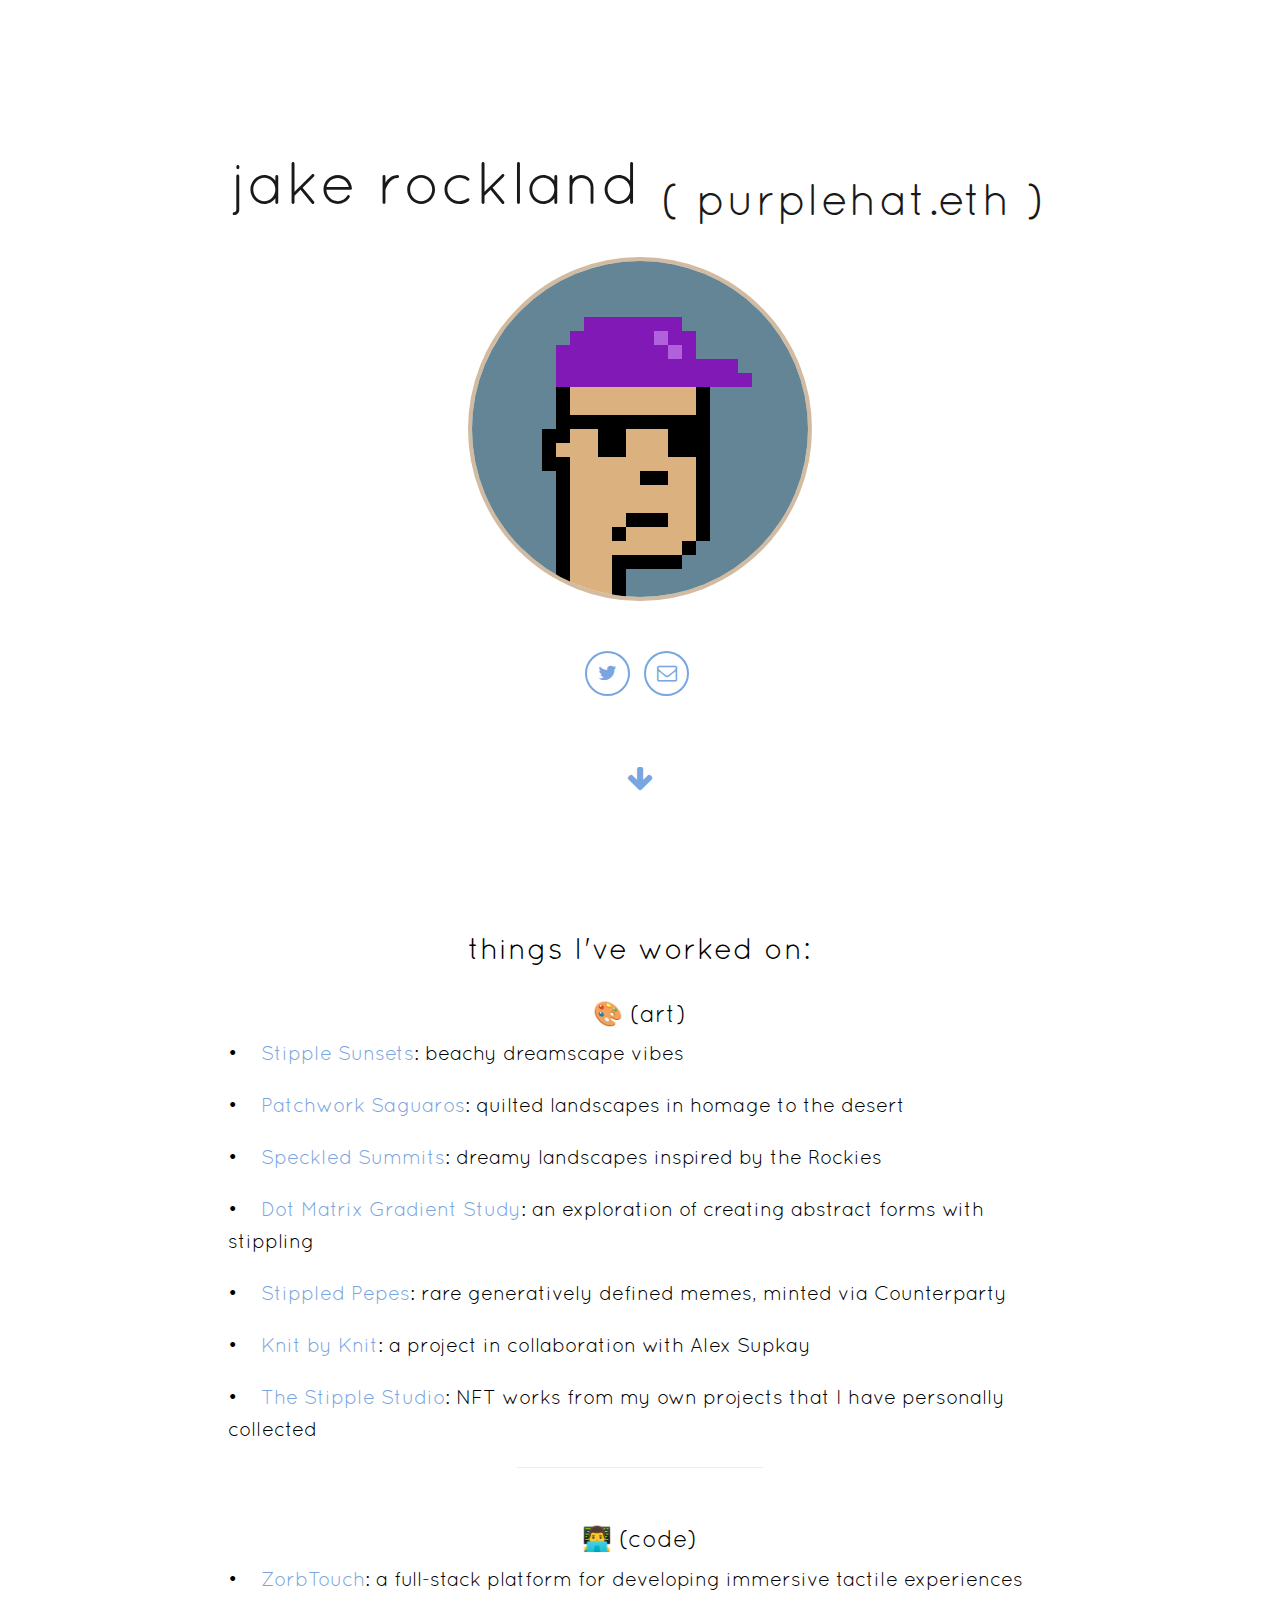
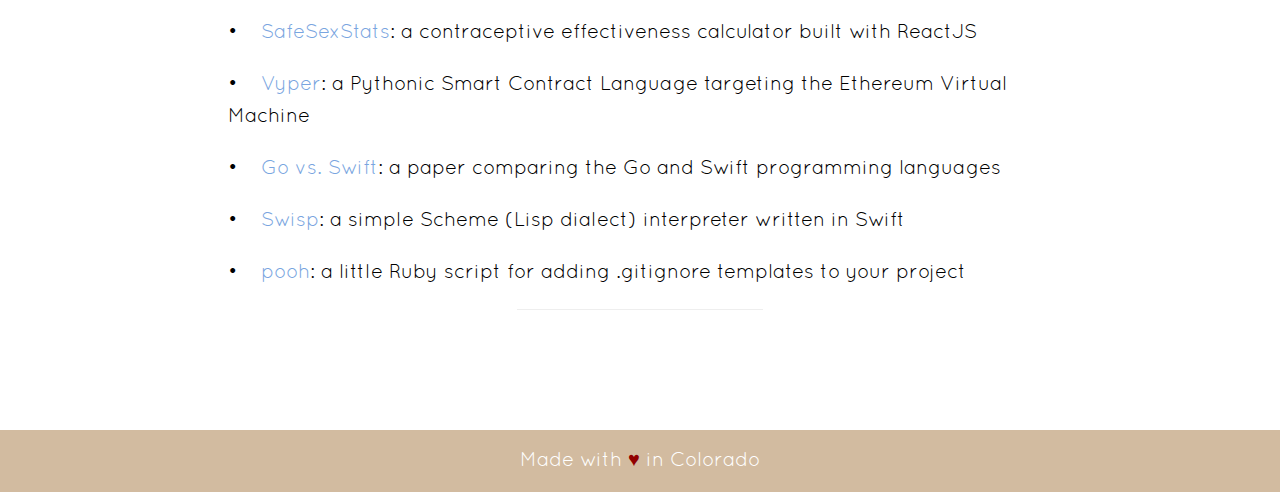
==== index.html @ 8156cb6e "Update index.html" ====
<!DOCTYPE html>
<html lang="en">

<head>
    <meta charset="utf-8">
    <meta http-equiv="X-UA-Compatible" content="IE=edge">
    <meta name="viewport" content="width=device-width, initial-scale=1">
    <meta name="description" content="software engineer, artist and entrepreneur – interested in the intersection of software, economics, and product experience">
    <meta name="author" content="Jake Rockland">

    <title>A Personal Website, Built By Jake Rockland</title>

    <!-- Bootstrap Core CSS -->
    <link href="css/bootstrap.min.css" rel="stylesheet">

    <!-- Custom CSS -->
    <link href="css/style.css" rel="stylesheet">

    <!-- Custom Fonts -->
    <link href="font-awesome/css/font-awesome.min.css" rel="stylesheet" type="text/css">

    <!-- HTML5 Shim and Respond.js IE8 support of HTML5 elements and media queries -->
    <!-- WARNING: Respond.js doesn't work if you view the page via file:// -->
    <!--[if lt IE 9]>
        <script src="https://oss.maxcdn.com/libs/html5shiv/3.7.0/html5shiv.js"></script>
        <script src="https://oss.maxcdn.com/libs/respond.js/1.4.2/respond.min.js"></script>
    <![endif]-->

    <script>
        (function(i, s, o, g, r, a, m) {
            i['GoogleAnalyticsObject'] = r;
            i[r] = i[r] || function() {
                (i[r].q = i[r].q || []).push(arguments)
            }, i[r].l = 1 * new Date();
            a = s.createElement(o),
                m = s.getElementsByTagName(o)[0];
            a.async = 1;
            a.src = g;
            m.parentNode.insertBefore(a, m)
        })(window, document, 'script', 'https://www.google-analytics.com/analytics.js', 'ga');

        ga('create', 'UA-64685728-1', 'auto');
        ga('send', 'pageview');
    </script>
</head>

<body id="page-top">

    <!-- Main Section -->
    <header class="intro">
        <div class="intro-body">
            <div class="col-xl-4 col-md-8 col-md-offset-2">
                <h1 class="brand-heading" data-toggle="modal" data-target="#aboutMe">jake rockland <sub>(&nbsp;purplehat.eth&nbsp;)</sub></h1>

                <div class="me">
                    <!-- Profile Image -->
                    <span data-toggle="modal" data-target="#aboutMe">
                        <img class="img-responsive img-circle" data-toggle="tooltip" data-placement="bottom" title="about me" src="img/6303.png" alt="CryptoPunk #6303">
                    </span>

                    <!-- About Me Modal -->
                    <div id="aboutMe" class="modal fade" role="dialog">
                        <div class="vertical-alignment-helper">
                            <div class="modal-dialog vertical-align-center">

                                <!-- Modal content-->
                                <div class="modal-content">
                                    <div class="modal-header">
                                        <h4 class="modal-title">about me</h4>
                                    </div>

                                    <div class="modal-body">
                                        <p>a software engineer, entrepreneur and artist</p>
                                        <br/>
                                        <p>interested in the intersection of software, engineering, economics, and product development</p>
                                        <br/>
                                        <p>I enjoy traveling to new places, and meeting people who challenge me see the world through new perspectives</p>
                                    </div>

                                    <div class="modal-footer">
                                        <button type="button" class="btn btn-default center-block" data-dismiss="modal">close</button>
                                    </div>
                                </div>
                            </div>
                        </div>
                    </div>
                </div>

                <!-- Main Page Body -->
                <div class="me">
                    <ul class="list-inline social-buttons social-buttons-jake">
                        <li>
                            <a data-toggle="tooltip" data-placement="top" title="mostly retweets" href="https://www.twitter.com/purphat"><i class="fa fa-twitter"></i></a>
                        </li>
<!--
                        <li>
                            <a data-toggle="tooltip" data-placement="bottom" title="generative artworks" href="https://www.artblocks.io/user/0xffbc92e11575fe4da9093f53957956d991c78268"><i class="fa fa-paint-brush"></i></a>
                        </li>
                        <li>
                            <a data-toggle="tooltip" data-placement="top" title="mostly code" href="https://github.com/jakerockland"><i class="fa fa-github-alt"></i></a>
                        </li>
                        <li>
                            <a data-toggle="tooltip" data-placement="bottom" title="NFT collection" href="https://gallery.so/the.hat.club"><i class="fa fa-binoculars"></i></a>
                        </li>
                        <li>
                            <a data-toggle="tooltip" data-placement="bottom" title="photography + haikus" href="http://blog.jakerockland.com"><i class="fa fa-camera-retro"></i></a>
                        </li>
 -->
                        <li>
                            <a data-toggle="tooltip" data-placement="top" title="mailto:me" href="mailto:purplehat@purplehat.art"><i class="fa fa-envelope-o"></i></a>
                        </li>
                    </ul>
                </div>

                <br/>

                <div class="bounce">
                  <a class="fa fa-arrow-down fa-2x" href="#things"></a>
                </div>
            </div>
        </div>
    </header>

    <!-- Some Things -->
    <div class="container" id="things">
        <div class="col-xl-4 col-md-8 col-md-offset-2">
            <h2 class="text-center">things I've worked on:</h2>

            <h3 class="text-center">🎨 (art)</h3>

            <p>•&nbsp;&nbsp;&nbsp;&nbsp;<a href="https://www.artblocks.io/project/51">Stipple Sunsets</a>: beachy dreamscape vibes</p>

            <p>•&nbsp;&nbsp;&nbsp;&nbsp;<a href="https://www.artblocks.io/project/66">Patchwork Saguaros</a>: quilted landscapes in homage to the desert</p>

            <p>•&nbsp;&nbsp;&nbsp;&nbsp;<a href="https://www.artblocks.io/project/109">Speckled Summits</a>: dreamy landscapes inspired by the Rockies</p>

            <p>•&nbsp;&nbsp;&nbsp;&nbsp;<a href="https://www.artblocks.io/project/149">Dot Matrix Gradient Study</a>: an exploration of creating abstract forms with stippling</p>
            
            <p>•&nbsp;&nbsp;&nbsp;&nbsp;<a href="https://stipple.wtf">Stippled Pepes</a>: rare generatively defined memes, minted via Counterparty</p>
            
            <p>•&nbsp;&nbsp;&nbsp;&nbsp;<a href="https://deca.art/stipplestudio/knitbyknit">Knit by Knit</a>: a project in collaboration with Alex Supkay</p>
            
            <p>•&nbsp;&nbsp;&nbsp;&nbsp;<a href="https://deca.art/stipplestudio/artistsets">The Stipple Studio</a>: NFT works from my own projects that I have personally collected</p>

            <hr/>
            <br/>

            <h3 class="text-center">👨‍💻 (code)</h3>

            <p>•&nbsp;&nbsp;&nbsp;&nbsp;<a href="https://zorbtouch.com">ZorbTouch</a>: a full-stack platform for developing immersive tactile experiences</p>

            <p>•&nbsp;&nbsp;&nbsp;&nbsp;<a href="https://safesexstats.com">SafeSexStats</a>: a contraceptive effectiveness calculator built with ReactJS</p>

            <p>•&nbsp;&nbsp;&nbsp;&nbsp;<a href="https://github.com/ethereum/vyper">Vyper</a>: a Pythonic Smart Contract Language targeting the Ethereum Virtual Machine</p>

            <p>•&nbsp;&nbsp;&nbsp;&nbsp;<a href="https://jakerockland.com/go-vs-swift.pdf">Go vs. Swift</a>: a paper comparing the Go and Swift programming languages</p>

            <p>•&nbsp;&nbsp;&nbsp;&nbsp;<a href="https://github.com/jakerockland/Swisp">Swisp</a>: a simple Scheme (Lisp dialect) interpreter written in Swift</p>

            <p>•&nbsp;&nbsp;&nbsp;&nbsp;<a href="https://github.com/jakerockland/pooh">pooh</a>: a little Ruby script for adding .gitignore templates to your project</p>

            <hr/>
        </div>
    </div>

    <!-- Footer -->
    <footer>
        <div class="container text-center">
            <p>Made with <span class="heart">♥</span> in Colorado</p>
        </div>
    </footer>

    <!-- jQuery -->
    <script src="js/jquery.min.js"></script>

    <!-- Bootstrap Core JavaScript -->
    <script src="js/bootstrap.min.js"></script>

    <!-- Enable Tooltips -->
    <script>
        $(document).ready(function() {
            $('[data-toggle="tooltip"]').tooltip();
            $('[data-toggle="tooltip"]').click(function() {
                $(this).tooltip('hide');
            })
        });
    </script>
</body>

</html>
---- css/style.css ----
/*!
 * Start Bootstrap - Grayscale Bootstrap Theme (http://startbootstrap.com)
 * Code licensed under the Apache License v2.0.
 * For details, see http://www.apache.org/licenses/LICENSE-2.0.
 */

 @font-face {
     font-family: 'Quicksand';
 	 font-weight: 300;
     src: url(../fonts/Quicksand_Book.otf);
 }

body {
    width: 100%;
    height: 100%;
    font-family: 'Quicksand';
    color: #fff;
    background-color: #D2BBA0;
}

html {
    width: 100%;
    height: 100%;
}

h1 {
    margin: 0 0 35px 0;
    font-family: 'Quicksand';
    font-weight: 550;
    letter-spacing: 1px;
}

h2 {
    margin: 35px 0 35px 0;
    font-family: 'Quicksand';
    font-weight: 550;
    letter-spacing: 1px;
}

p {
    margin: 0 0 10px;
    font-size: 18px;
    line-height: 1.5;
}

hr {
    width: 30%;
}

@media(min-width:768px) {
    p {
        margin: 0 0 20px;
        font-size: 20px;
        line-height: 1.6;
    }
}

a {
    color: #79A5E0;
    -webkit-transition: all .2s ease-in-out;
    -moz-transition: all .2s ease-in-out;
    transition: all .2s ease-in-out;
}

a:hover,
a:focus {
    text-decoration: none;
    color: #D2BBA0;
}

.bounce {
  -moz-animation: bounce 3s ease 1s;
  -webkit-animation: bounce 3s ease 1s;
  animation: bounce 3s ease 1s;
}

@keyframes bounce {
  0%, 20%, 50%, 80%, 100% {
    transform: translateY(0);
  }
  40% {
    transform: translateY(-30px);
  }
  60% {
    transform: translateY(-15px);
  }
}

.light {
    font-weight: 400;
}

.heart {
    color: #910000;
}

.me p {
    margin: 0;
    font-size:13px;
    font-style:italic;
    font-weight:300;
}

.me {
    margin-bottom: 50px;
    text-align: center;
}

.me img {
    margin: 0 auto;
    border: 4px solid #D2BBA0;
}

.modal p {
    text-align: center;
    font-family: 'Quicksand';
    font-style: normal;
    font-size: 12pt;
    src: url(../fonts/Quicksand_Light.otf);
}

.modal button {
    color: #79A5E0;
    background-color: #fff;
    border-color: #79A5E0;
    text-transform: lowercase;
}

.modal button:hover,
.modal button:focus,
.modal button:active {
    color: #fff;
    background-color: #79A5E0;
    border-color: #79A5E0;
    text-transform: lowercase;
}

.vertical-alignment-helper {
    display:table;
    height: 100%;
    width: 100%;
    pointer-events:none; /* This makes sure that we can still click outside of the modal to close it */
}
.vertical-align-center {
    /* To center vertically */
    display: table-cell;
    vertical-align: middle;
    pointer-events:none;
}
.modal-content {
    /* Bootstrap sets the size of the modal in the modal-dialog class, we need to inherit it */
    width:inherit;
    height:inherit;
    /* To center horizontally */
    margin: 0 auto;
    pointer-events: all;
}

ul.social-buttons {
    margin-bottom: 0;
}

ul.social-buttons li a {
    display: inline-block;
    width: 45px;
    height: 45px;
    border: 2px solid #79A5E0;
    border-radius: 100%;
    text-align: center;
    font-size: 20px;
    line-height: 45px;
    color: #79A5E0;
    background-color: #fff;
    -webkit-transition: all .3s;
    -moz-transition: all .3s;
    transition: all .3s;
}


ul.social-buttons-jake li a:hover,
ul.social-buttons-jake li a:focus,
ul.social-buttons-jake li a:active {
    color: #fff;
    background-color: #79A5E0;
}

.intro {
    display: table;
    width: 100%;
    height: auto;
    padding-top:; 100px;
    /*padding-bottom: 0px !important;*/
    text-align: center;
    color: #191919;
    background-color: #fff;
    -webkit-background-size: cover;
    -moz-background-size: cover;
    background-size: cover;
    -o-background-size: cover;
}

.intro .intro-body {
    display: table-cell;
    vertical-align: middle;
    padding-top: 4%;
}

.intro .intro-body .brand-heading {
    font-size: 70px;
}

.brand-heading:hover {
    color: #910000;
    cursor: pointer;
}

.intro .intro-body .intro-text {
    font-size: 18px;
}

@media(min-width:768px) {
    .intro {
        height: 100%;
        padding: 0;
    }

    #things {
        padding: 0;
    }

    .intro .intro-body .brand-heading {
        font-size: 60px;
    }

    .intro .intro-body .intro-text {
        font-size: 26px;
    }
}

#things {
    color: black;
    background-color: white;
    width: 100%;
    padding-bottom: 100px;
}

.btn-circle {
    width: 70px;
    height: 70px;
    margin-top: 15px;
    padding: 7px 16px;
    border: 2px solid #fff;
    border-radius: 100%!important;
    font-size: 40px;
    color: #fff;
    background: 0 0;
    -webkit-transition: background .3s ease-in-out;
    -moz-transition: background .3s ease-in-out;
    transition: background .3s ease-in-out;
}

.btn-circle:hover,
.btn-circle:focus {
    outline: 0;
    color: #fff;
    background: rgba(255,255,255,.1);
}

.btn-circle i.animated {
    -webkit-transition-property: -webkit-transform;
    -webkit-transition-duration: 1s;
    -moz-transition-property: -moz-transform;
    -moz-transition-duration: 1s;
}

.btn-circle:hover i.animated {
    -webkit-animation-name: pulse;
    -moz-animation-name: pulse;
    -webkit-animation-duration: 1.5s;
    -moz-animation-duration: 1.5s;
    -webkit-animation-iteration-count: infinite;
    -moz-animation-iteration-count: infinite;
    -webkit-animation-timing-function: linear;
    -moz-animation-timing-function: linear;
}

@-webkit-keyframes pulse {
    0% {
        -webkit-transform: scale(1);
        transform: scale(1);
    }

    50% {
        -webkit-transform: scale(1.2);
        transform: scale(1.2);
    }

    100% {
        -webkit-transform: scale(1);
        transform: scale(1);
    }
}

@-moz-keyframes pulse {
    0% {
        -moz-transform: scale(1);
        transform: scale(1);
    }

    50% {
        -moz-transform: scale(1.2);
        transform: scale(1.2);
    }

    100% {
        -moz-transform: scale(1);
        transform: scale(1);
    }
}

.btn {
    border-radius: 0;
    text-transform: uppercase;
    font-family: 'Quicksand';
    font-weight: 400;
    -webkit-transition: all .3s ease-in-out;
    -moz-transition: all .3s ease-in-out;
    transition: all .3s ease-in-out;
}

.btn-default {
    border: 1px solid #42dca3;
    color: #42dca3;
    background-color: transparent;
}

.btn-default:hover,
.btn-default:focus {
    border: 1px solid #42dca3;
    outline: 0;
    color: #191919;
    background-color: #42dca3;
}

ul.banner-social-buttons {
    margin-top: 0;
}

@media(max-width:1199px) {
    ul.banner-social-buttons {
        margin-top: 15px;
    }
}

@media(max-width:767px) {
    ul.banner-social-buttons li {
        display: block;
        margin-bottom: 20px;
        padding: 0;
    }

    ul.banner-social-buttons li:last-child {
        margin-bottom: 0;
    }
}

footer {
    padding: 15px 0;
}

footer p {
    margin: 0;
}

::-moz-selection {
    text-shadow: none;
    background: #fcfcfc;
    background: rgba(255,255,255,.2);
}

::selection {
    text-shadow: none;
    background: #fcfcfc;
    background: rgba(255,255,255,.2);
}

img::selection {
    background: 0 0;
}

img::-moz-selection {
    background: 0 0;
}

img:hover {
    cursor: pointer;
}

body {
    webkit-tap-highlight-color: rgba(255,255,255,.2);
}

.tooltip-inner {
    background-color: #910000;
    color: #fff;
}

.tooltip.top .tooltip-arrow {
    border-top-color: #910000;
}

.tooltip.right .tooltip-arrow {
    border-right-color: #910000;
}

.tooltip.bottom .tooltip-arrow {
    border-bottom-color: #910000;
}

.tooltip.left .tooltip-arrow {
    border-left-color: #910000;
}
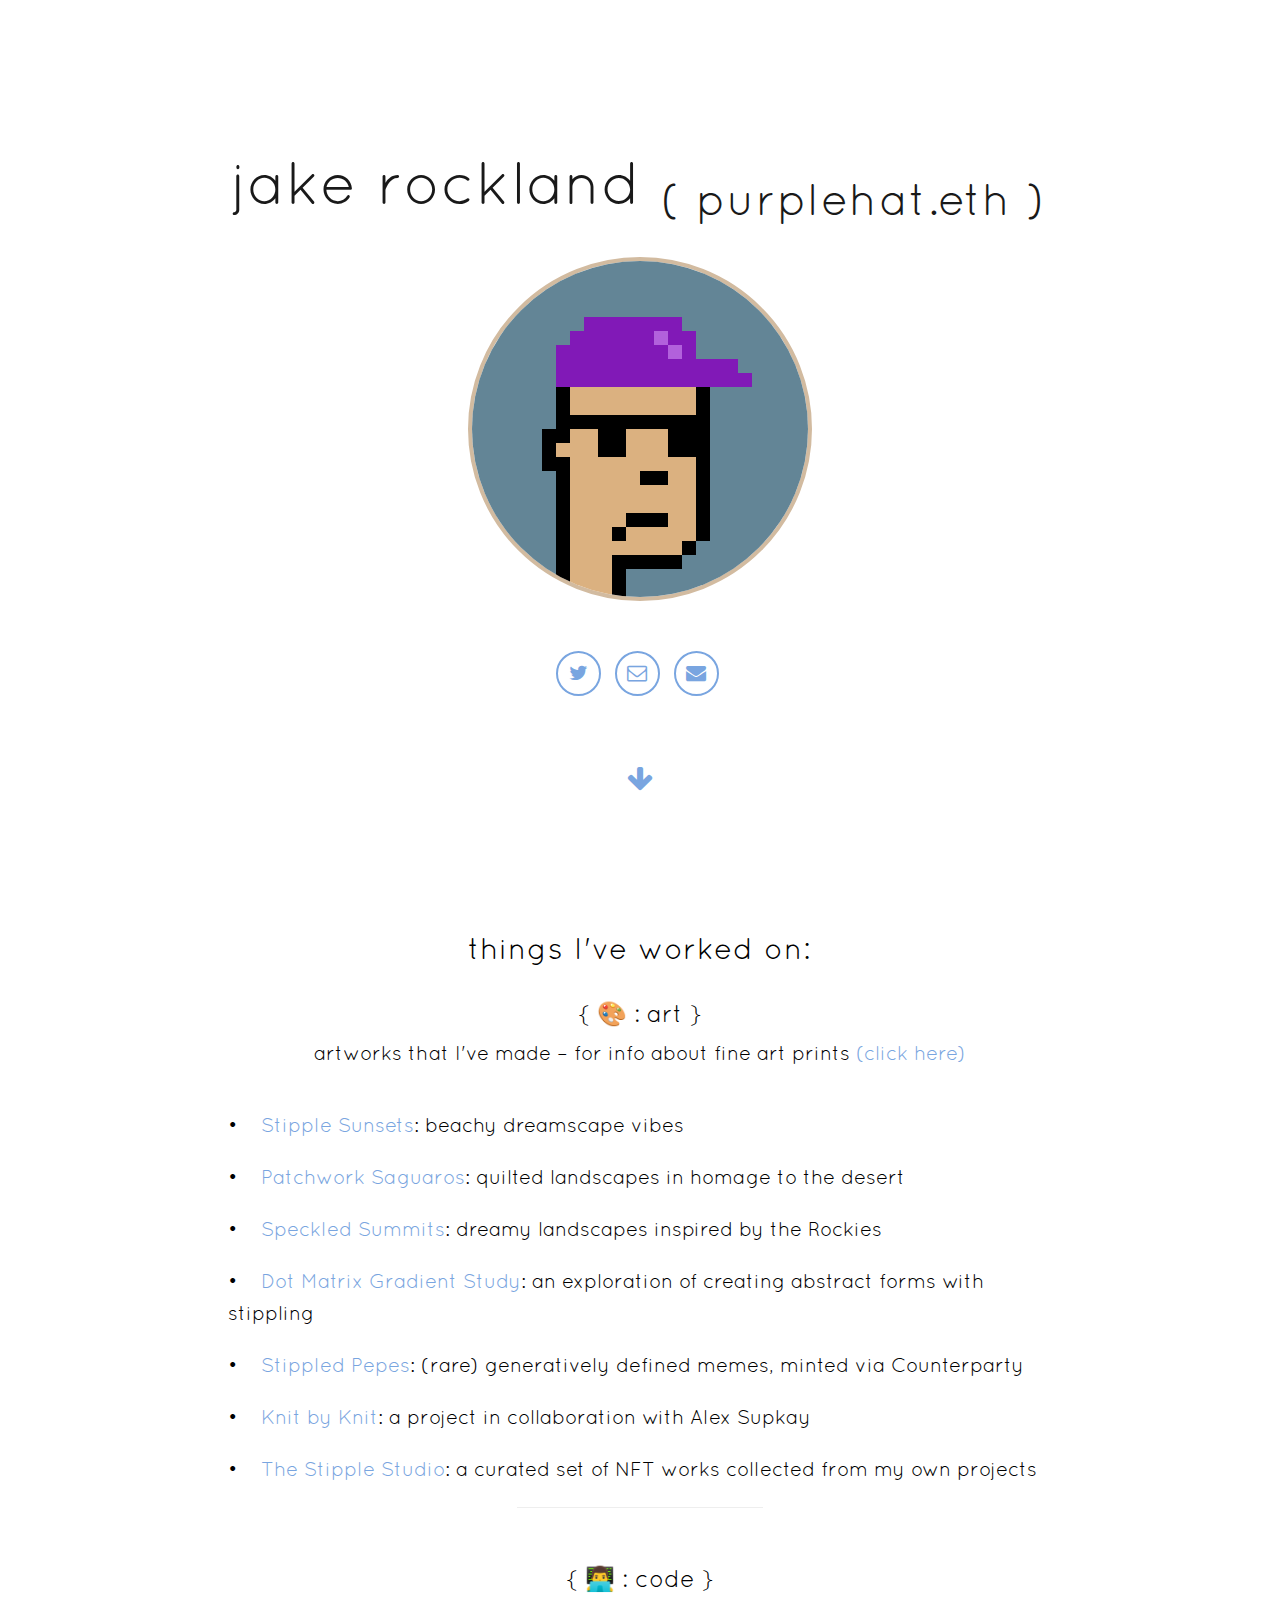
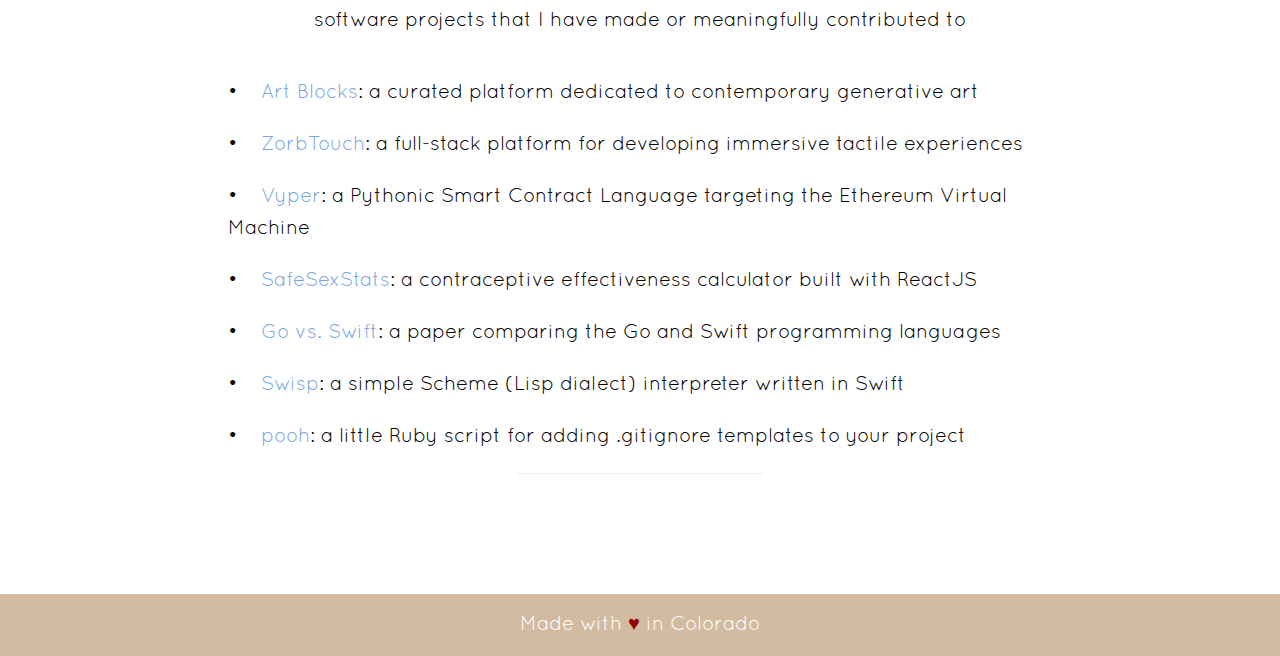
==== commit ffbb69ed: "site revamp" ====
--- a/index.html
+++ b/index.html
@@ -6,9 +6,9 @@
     <meta http-equiv="X-UA-Compatible" content="IE=edge">
     <meta name="viewport" content="width=device-width, initial-scale=1">
     <meta name="description" content="software engineer, artist and entrepreneur – interested in the intersection of software, economics, and product experience">
-    <meta name="author" content="Jake Rockland">
+    <meta name="author" content="Jake Rockland | Home">
 
-    <title>A Personal Website, Built By Jake Rockland</title>
+    <title>A Personal Website, by Jake Rockland</title>
 
     <!-- Bootstrap Core CSS -->
     <link href="css/bootstrap.min.css" rel="stylesheet">
@@ -50,7 +50,7 @@
     <header class="intro">
         <div class="intro-body">
             <div class="col-xl-4 col-md-8 col-md-offset-2">
-                <h1 class="brand-heading" data-toggle="modal" data-target="#aboutMe">jake rockland <sub>(&nbsp;purplehat.eth&nbsp;)</sub></h1>
+                <h1 class="brand-heading hover-heading" data-toggle="modal" data-target="#aboutMe">jake rockland <sub>(&nbsp;purplehat.eth&nbsp;)</sub></h1>
 
                 <div class="me">
                     <!-- Profile Image -->
@@ -70,7 +70,7 @@
                                     </div>
 
                                     <div class="modal-body">
-                                        <p>a software engineer, entrepreneur and artist</p>
+                                        <p>a software engineer, entrepreneur/investor and artist</p>
                                         <br/>
                                         <p>interested in the intersection of software, engineering, economics, and product development</p>
                                         <br/>
@@ -92,22 +92,11 @@
                         <li>
                             <a data-toggle="tooltip" data-placement="top" title="mostly retweets" href="https://www.twitter.com/purphat"><i class="fa fa-twitter"></i></a>
                         </li>
-<!--
                         <li>
-                            <a data-toggle="tooltip" data-placement="bottom" title="generative artworks" href="https://www.artblocks.io/user/0xffbc92e11575fe4da9093f53957956d991c78268"><i class="fa fa-paint-brush"></i></a>
+                            <a data-toggle="tooltip" data-placement="bottom" title="mailto:me { art }" href="mailto:jake@stipplestudio.art" target="_blank"><i class="fa fa-envelope-o"></i></a>
                         </li>
                         <li>
-                            <a data-toggle="tooltip" data-placement="top" title="mostly code" href="https://github.com/jakerockland"><i class="fa fa-github-alt"></i></a>
-                        </li>
-                        <li>
-                            <a data-toggle="tooltip" data-placement="bottom" title="NFT collection" href="https://gallery.so/the.hat.club"><i class="fa fa-binoculars"></i></a>
-                        </li>
-                        <li>
-                            <a data-toggle="tooltip" data-placement="bottom" title="photography + haikus" href="http://blog.jakerockland.com"><i class="fa fa-camera-retro"></i></a>
-                        </li>
- -->
-                        <li>
-                            <a data-toggle="tooltip" data-placement="top" title="mailto:me" href="mailto:purplehat@purplehat.art"><i class="fa fa-envelope-o"></i></a>
+                            <a data-toggle="tooltip" data-placement="top" title="mailto:me { investments }" href="mailto:purplehat@purplehat.art" target="_blank"><i class="fa fa-envelope"></i></a>
                         </li>
                     </ul>
                 </div>
@@ -126,38 +115,48 @@
         <div class="col-xl-4 col-md-8 col-md-offset-2">
             <h2 class="text-center">things I've worked on:</h2>
 
-            <h3 class="text-center">🎨 (art)</h3>
+            <h3 class="text-center">{ 🎨 : art }</h3>
 
-            <p>•&nbsp;&nbsp;&nbsp;&nbsp;<a href="https://www.artblocks.io/project/51">Stipple Sunsets</a>: beachy dreamscape vibes</p>
+            <p class="text-center">artworks that I've made – for info about fine art prints <a href="https://jakerockland.com/prints">(click here)</a></p>
 
-            <p>•&nbsp;&nbsp;&nbsp;&nbsp;<a href="https://www.artblocks.io/project/66">Patchwork Saguaros</a>: quilted landscapes in homage to the desert</p>
+            <br/>
 
-            <p>•&nbsp;&nbsp;&nbsp;&nbsp;<a href="https://www.artblocks.io/project/109">Speckled Summits</a>: dreamy landscapes inspired by the Rockies</p>
+            <p>•&nbsp;&nbsp;&nbsp;&nbsp;<a href="https://www.artblocks.io/project/51" target="_blank">Stipple Sunsets</a>: beachy dreamscape vibes</p>
 
-            <p>•&nbsp;&nbsp;&nbsp;&nbsp;<a href="https://www.artblocks.io/project/149">Dot Matrix Gradient Study</a>: an exploration of creating abstract forms with stippling</p>
-            
-            <p>•&nbsp;&nbsp;&nbsp;&nbsp;<a href="https://stipple.wtf">Stippled Pepes</a>: rare generatively defined memes, minted via Counterparty</p>
-            
-            <p>•&nbsp;&nbsp;&nbsp;&nbsp;<a href="https://deca.art/stipplestudio/knitbyknit">Knit by Knit</a>: a project in collaboration with Alex Supkay</p>
-            
-            <p>•&nbsp;&nbsp;&nbsp;&nbsp;<a href="https://deca.art/stipplestudio/artistsets">The Stipple Studio</a>: NFT works from my own projects that I have personally collected</p>
+            <p>•&nbsp;&nbsp;&nbsp;&nbsp;<a href="https://www.artblocks.io/project/66" target="_blank">Patchwork Saguaros</a>: quilted landscapes in homage to the desert</p>
+
+            <p>•&nbsp;&nbsp;&nbsp;&nbsp;<a href="https://www.artblocks.io/project/109" target="_blank">Speckled Summits</a>: dreamy landscapes inspired by the Rockies</p>
+
+            <p>•&nbsp;&nbsp;&nbsp;&nbsp;<a href="https://www.artblocks.io/project/149" target="_blank">Dot Matrix Gradient Study</a>: an exploration of creating abstract forms with stippling</p>
+
+            <p>•&nbsp;&nbsp;&nbsp;&nbsp;<a href="https://stipple.wtf" target="_blank">Stippled Pepes</a>: (rare) generatively defined memes, minted via Counterparty</p>
+
+            <p>•&nbsp;&nbsp;&nbsp;&nbsp;<a href="https://deca.art/stipplestudio/knitbyknit" target="_blank">Knit by Knit</a>: a project in collaboration with Alex Supkay</p>
+
+            <p>•&nbsp;&nbsp;&nbsp;&nbsp;<a href="https://deca.art/stipplestudio/artistsets" target="_blank">The Stipple Studio</a>: a curated set of NFT works collected from my own projects</p>
 
             <hr/>
             <br/>
 
-            <h3 class="text-center">👨‍💻 (code)</h3>
+            <h3 class="text-center">{ 👨‍💻 : code }</h3>
 
-            <p>•&nbsp;&nbsp;&nbsp;&nbsp;<a href="https://zorbtouch.com">ZorbTouch</a>: a full-stack platform for developing immersive tactile experiences</p>
+            <p class="text-center">software projects that I have made or meaningfully contributed to</p>
 
-            <p>•&nbsp;&nbsp;&nbsp;&nbsp;<a href="https://safesexstats.com">SafeSexStats</a>: a contraceptive effectiveness calculator built with ReactJS</p>
+            <br/>
 
-            <p>•&nbsp;&nbsp;&nbsp;&nbsp;<a href="https://github.com/ethereum/vyper">Vyper</a>: a Pythonic Smart Contract Language targeting the Ethereum Virtual Machine</p>
+            <p>•&nbsp;&nbsp;&nbsp;&nbsp;<a href="https://github.com/ArtBlocks" target="_blank">Art Blocks</a>: a curated platform dedicated to contemporary generative art</p>
 
-            <p>•&nbsp;&nbsp;&nbsp;&nbsp;<a href="https://jakerockland.com/go-vs-swift.pdf">Go vs. Swift</a>: a paper comparing the Go and Swift programming languages</p>
+            <p>•&nbsp;&nbsp;&nbsp;&nbsp;<a href="https://zorbtouch.com" target="_blank">ZorbTouch</a>: a full-stack platform for developing immersive tactile experiences</p>
 
-            <p>•&nbsp;&nbsp;&nbsp;&nbsp;<a href="https://github.com/jakerockland/Swisp">Swisp</a>: a simple Scheme (Lisp dialect) interpreter written in Swift</p>
+            <p>•&nbsp;&nbsp;&nbsp;&nbsp;<a href="https://github.com/ethereum/vyper" target="_blank">Vyper</a>: a Pythonic Smart Contract Language targeting the Ethereum Virtual Machine</p>
 
-            <p>•&nbsp;&nbsp;&nbsp;&nbsp;<a href="https://github.com/jakerockland/pooh">pooh</a>: a little Ruby script for adding .gitignore templates to your project</p>
+            <p>•&nbsp;&nbsp;&nbsp;&nbsp;<a href="https://safesexstats.com" target="_blank">SafeSexStats</a>: a contraceptive effectiveness calculator built with ReactJS</p>
+
+            <p>•&nbsp;&nbsp;&nbsp;&nbsp;<a href="https://jakerockland.com/go-vs-swift.pdf" target="_blank">Go vs. Swift</a>: a paper comparing the Go and Swift programming languages</p>
+
+            <p>•&nbsp;&nbsp;&nbsp;&nbsp;<a href="https://github.com/jakerockland/Swisp" target="_blank">Swisp</a>: a simple Scheme (Lisp dialect) interpreter written in Swift</p>
+
+            <p>•&nbsp;&nbsp;&nbsp;&nbsp;<a href="https://github.com/jakerockland/pooh" target="_blank">pooh</a>: a little Ruby script for adding .gitignore templates to your project</p>
 
             <hr/>
         </div>
--- a/css/style.css
+++ b/css/style.css
@@ -21,6 +21,7 @@
 html {
     width: 100%;
     height: 100%;
+    scroll-behavior: smooth;
 }
 
 h1 {
@@ -209,7 +210,7 @@
     font-size: 70px;
 }
 
-.brand-heading:hover {
+.hover-heading:hover {
     color: #910000;
     cursor: pointer;
 }
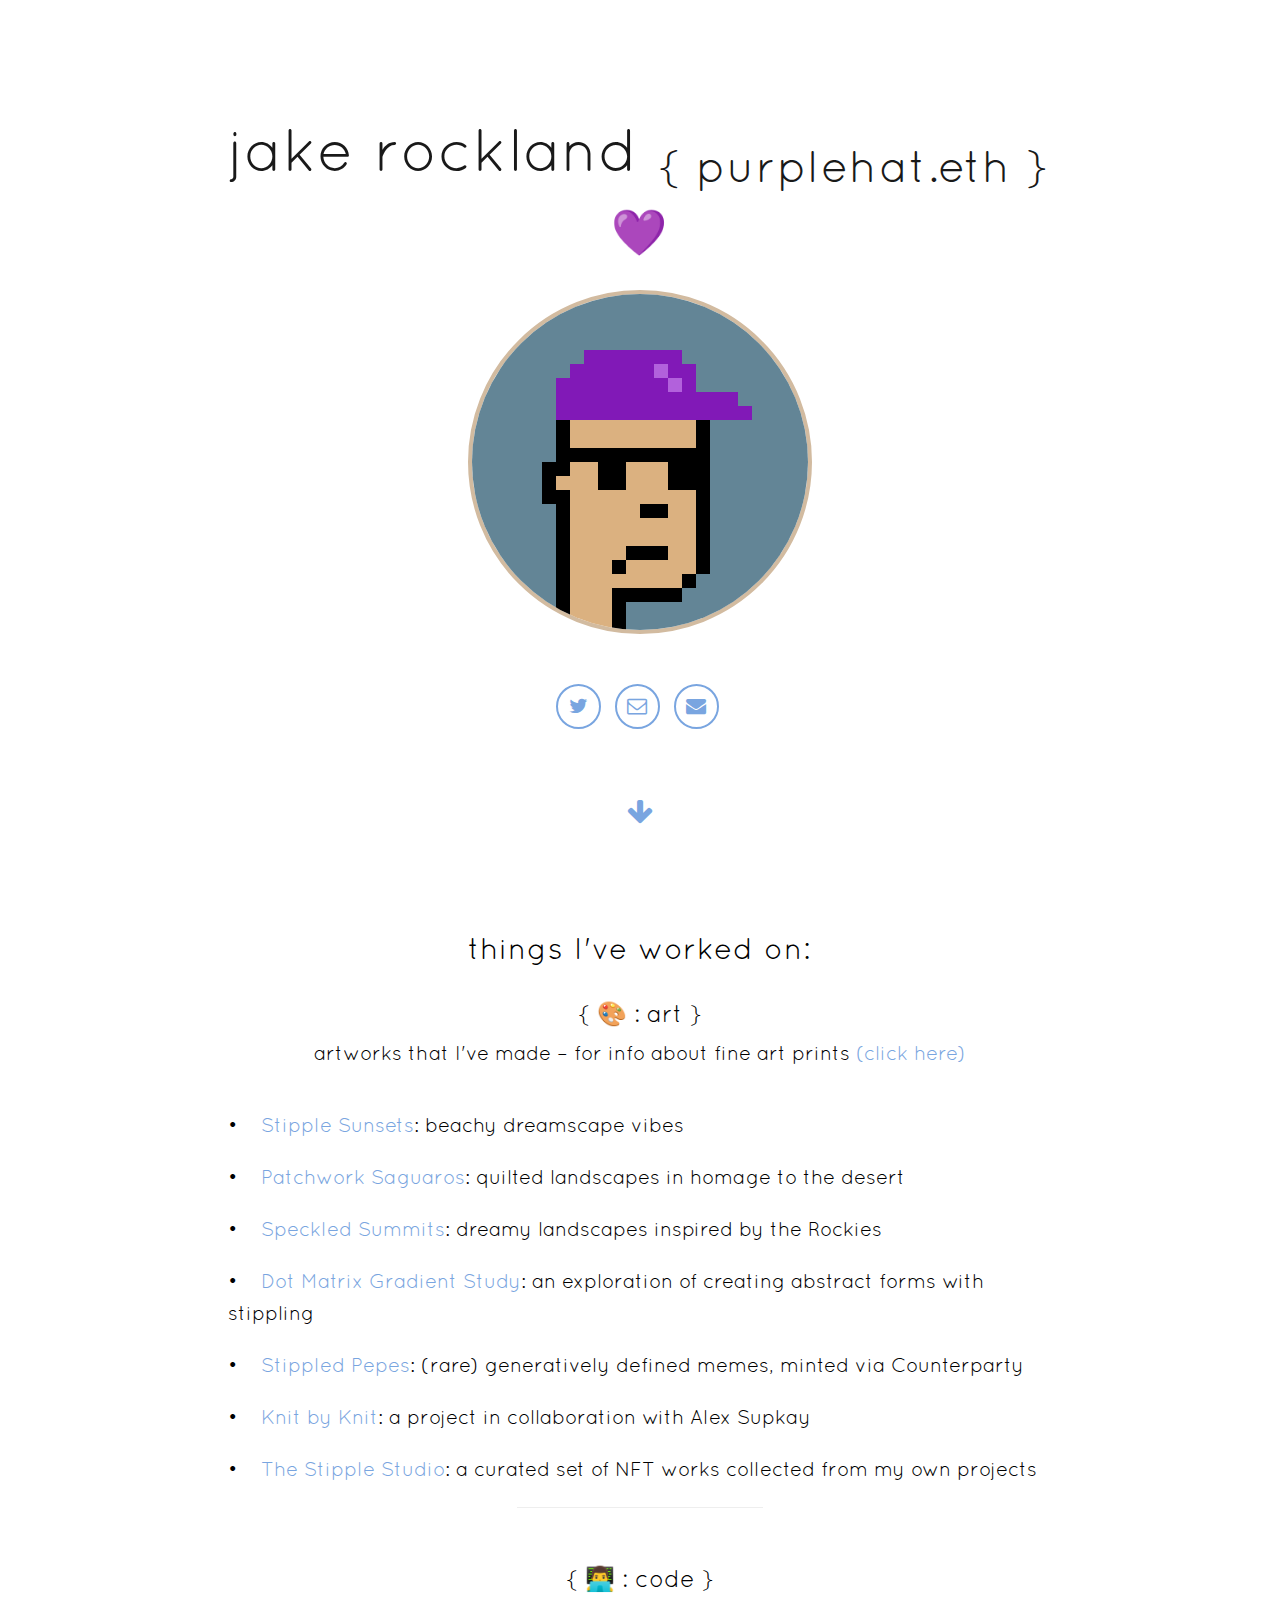
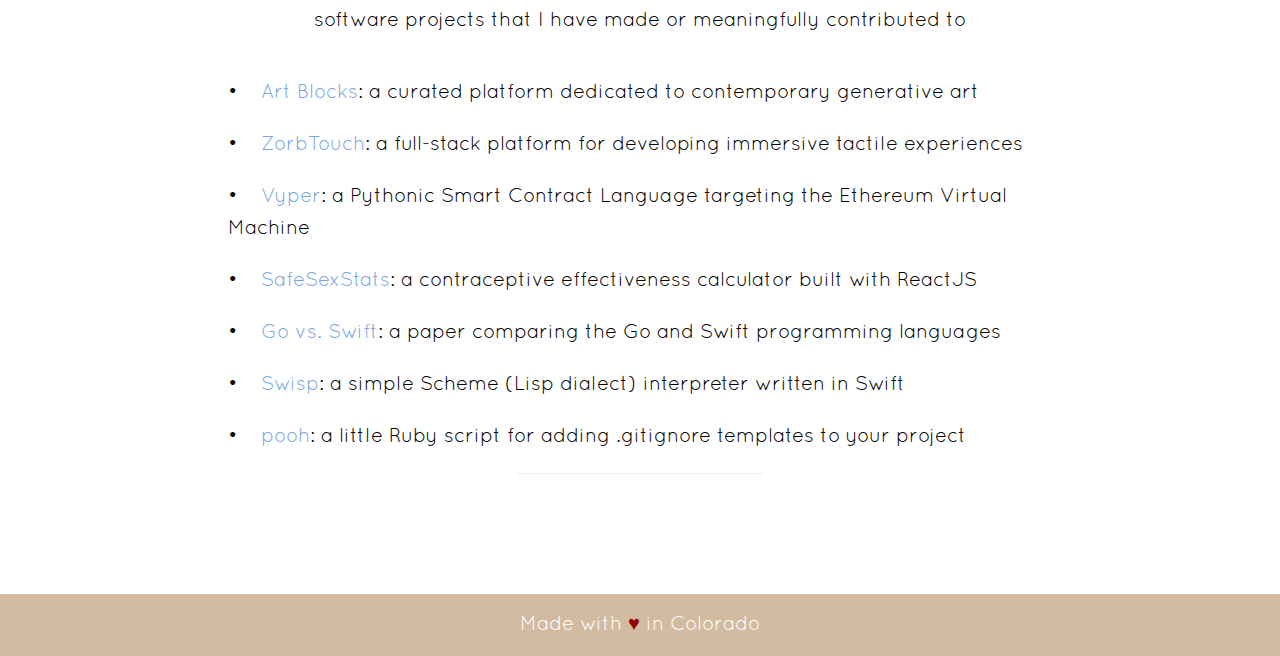
==== commit 294ced38: "PURP" ====
--- a/index.html
+++ b/index.html
@@ -50,7 +50,7 @@
     <header class="intro">
         <div class="intro-body">
             <div class="col-xl-4 col-md-8 col-md-offset-2">
-                <h1 class="brand-heading hover-heading" data-toggle="modal" data-target="#aboutMe">jake rockland <sub>(&nbsp;purplehat.eth&nbsp;)</sub></h1>
+                <h1 class="brand-heading hover-heading" data-toggle="modal" data-target="#aboutMe">jake rockland <sub>{&nbsp;purplehat.eth&nbsp;} 💜</sub></h1>
 
                 <div class="me">
                     <!-- Profile Image -->
--- a/css/style.css
+++ b/css/style.css
@@ -393,7 +393,7 @@
     background: 0 0;
 }
 
-img:hover {
+.img-circle:hover {
     cursor: pointer;
 }
 
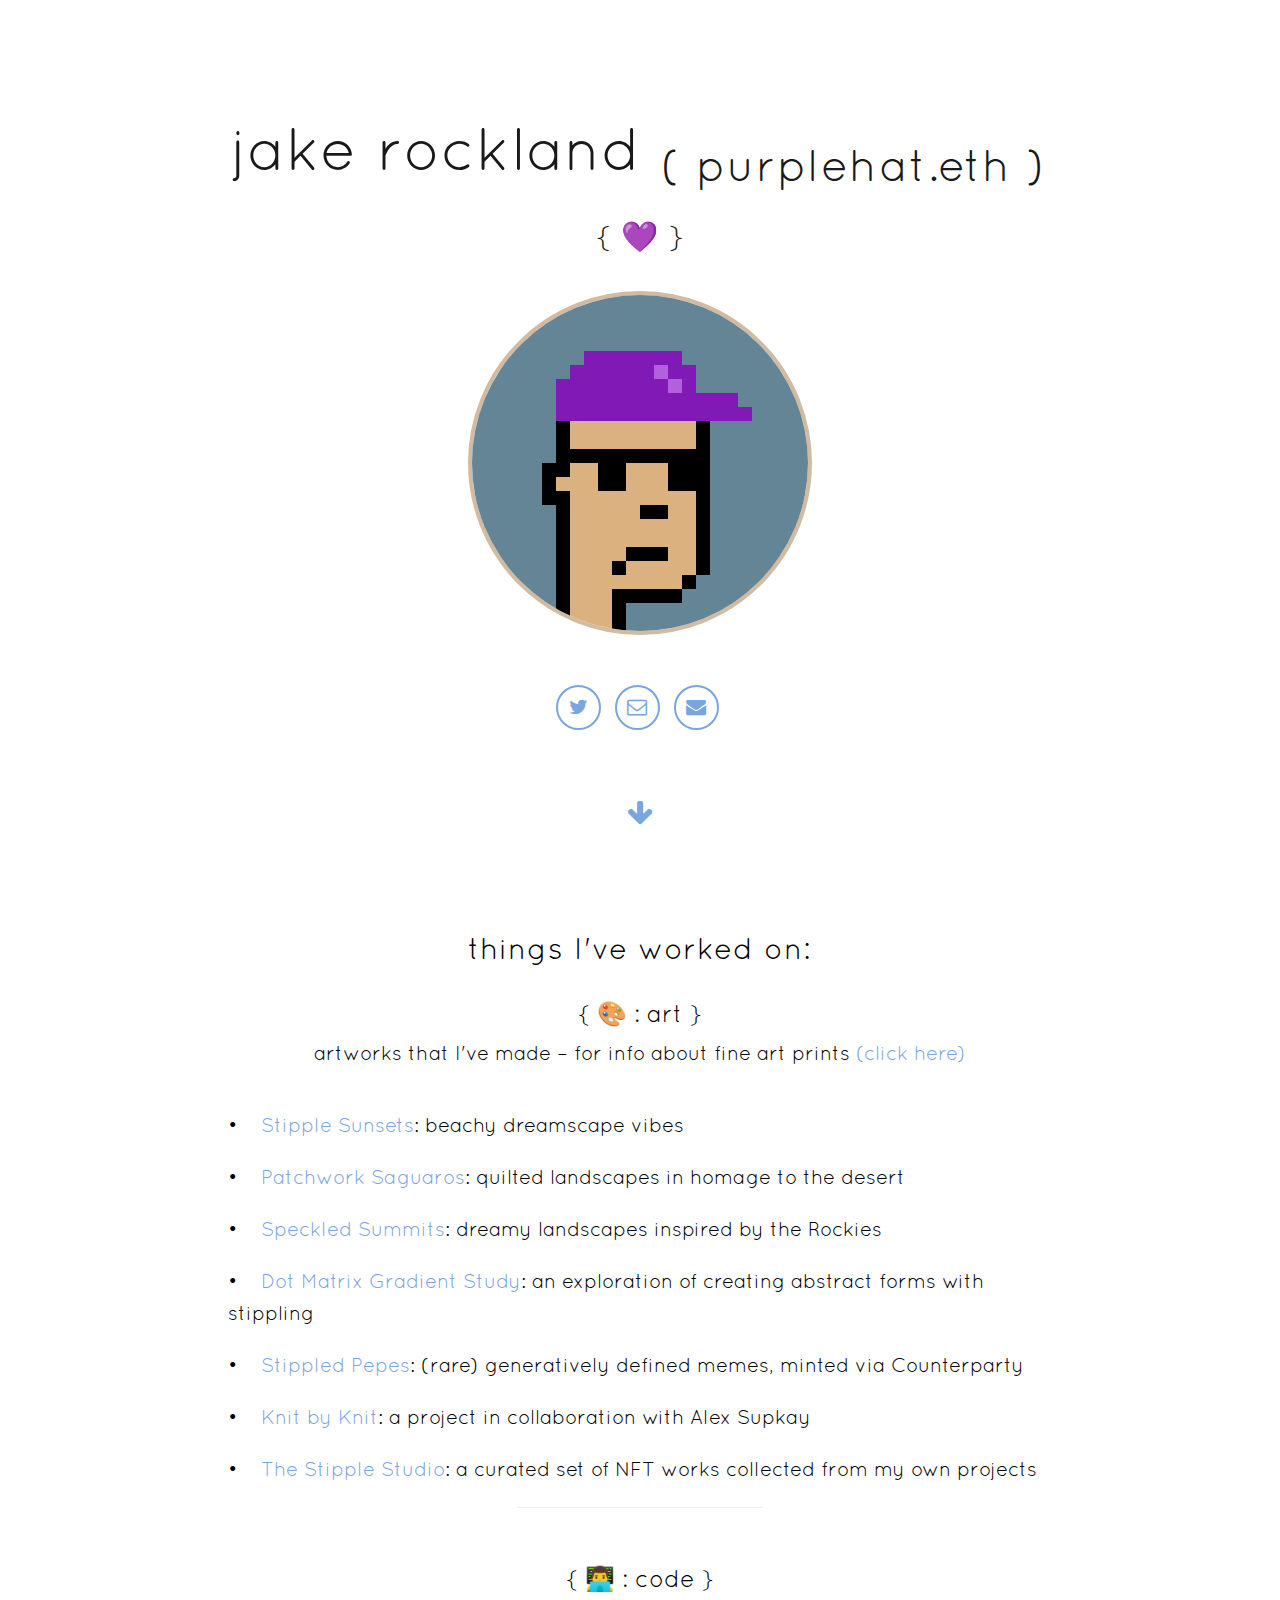
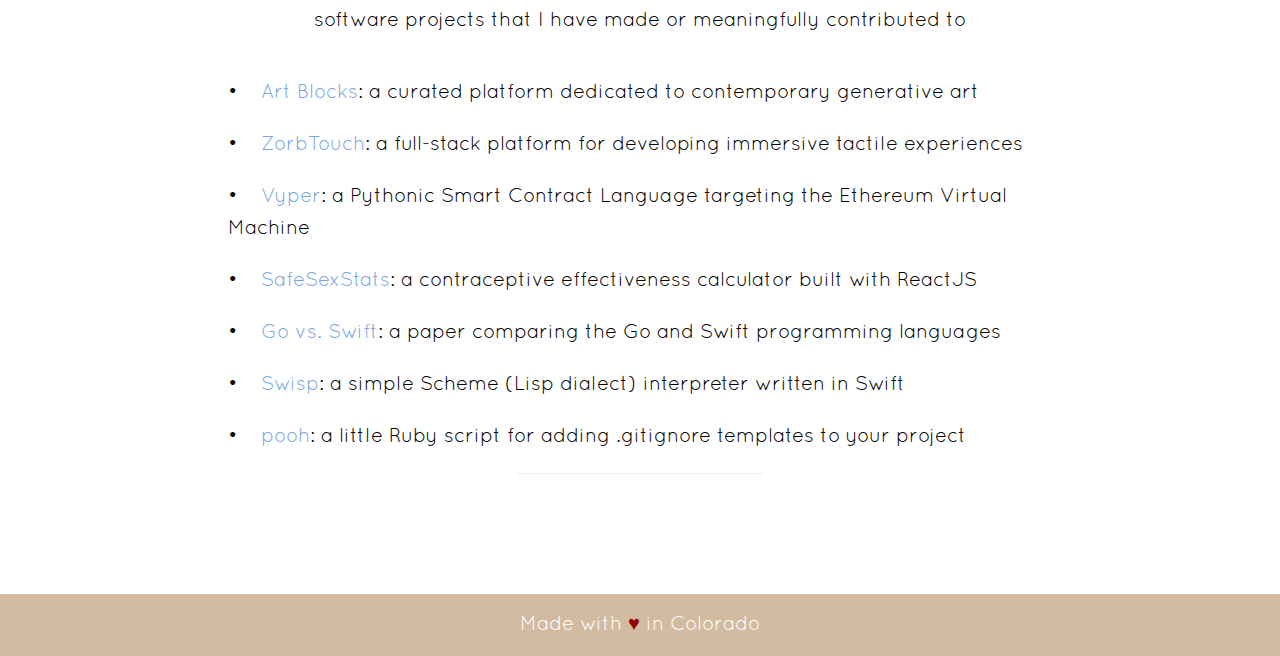
==== commit a8344737: "formatting" ====
--- a/index.html
+++ b/index.html
@@ -50,7 +50,8 @@
     <header class="intro">
         <div class="intro-body">
             <div class="col-xl-4 col-md-8 col-md-offset-2">
-                <h1 class="brand-heading hover-heading" data-toggle="modal" data-target="#aboutMe">jake rockland <sub>{&nbsp;purplehat.eth&nbsp;} 💜</sub></h1>
+                <h1 class="brand-heading hover-heading" data-toggle="modal" data-target="#aboutMe">jake rockland <sub>(&nbsp;purplehat.eth&nbsp;)</sub></h1>
+                <h2 class="text-center">{ 💜 }</h2>
 
                 <div class="me">
                     <!-- Profile Image -->
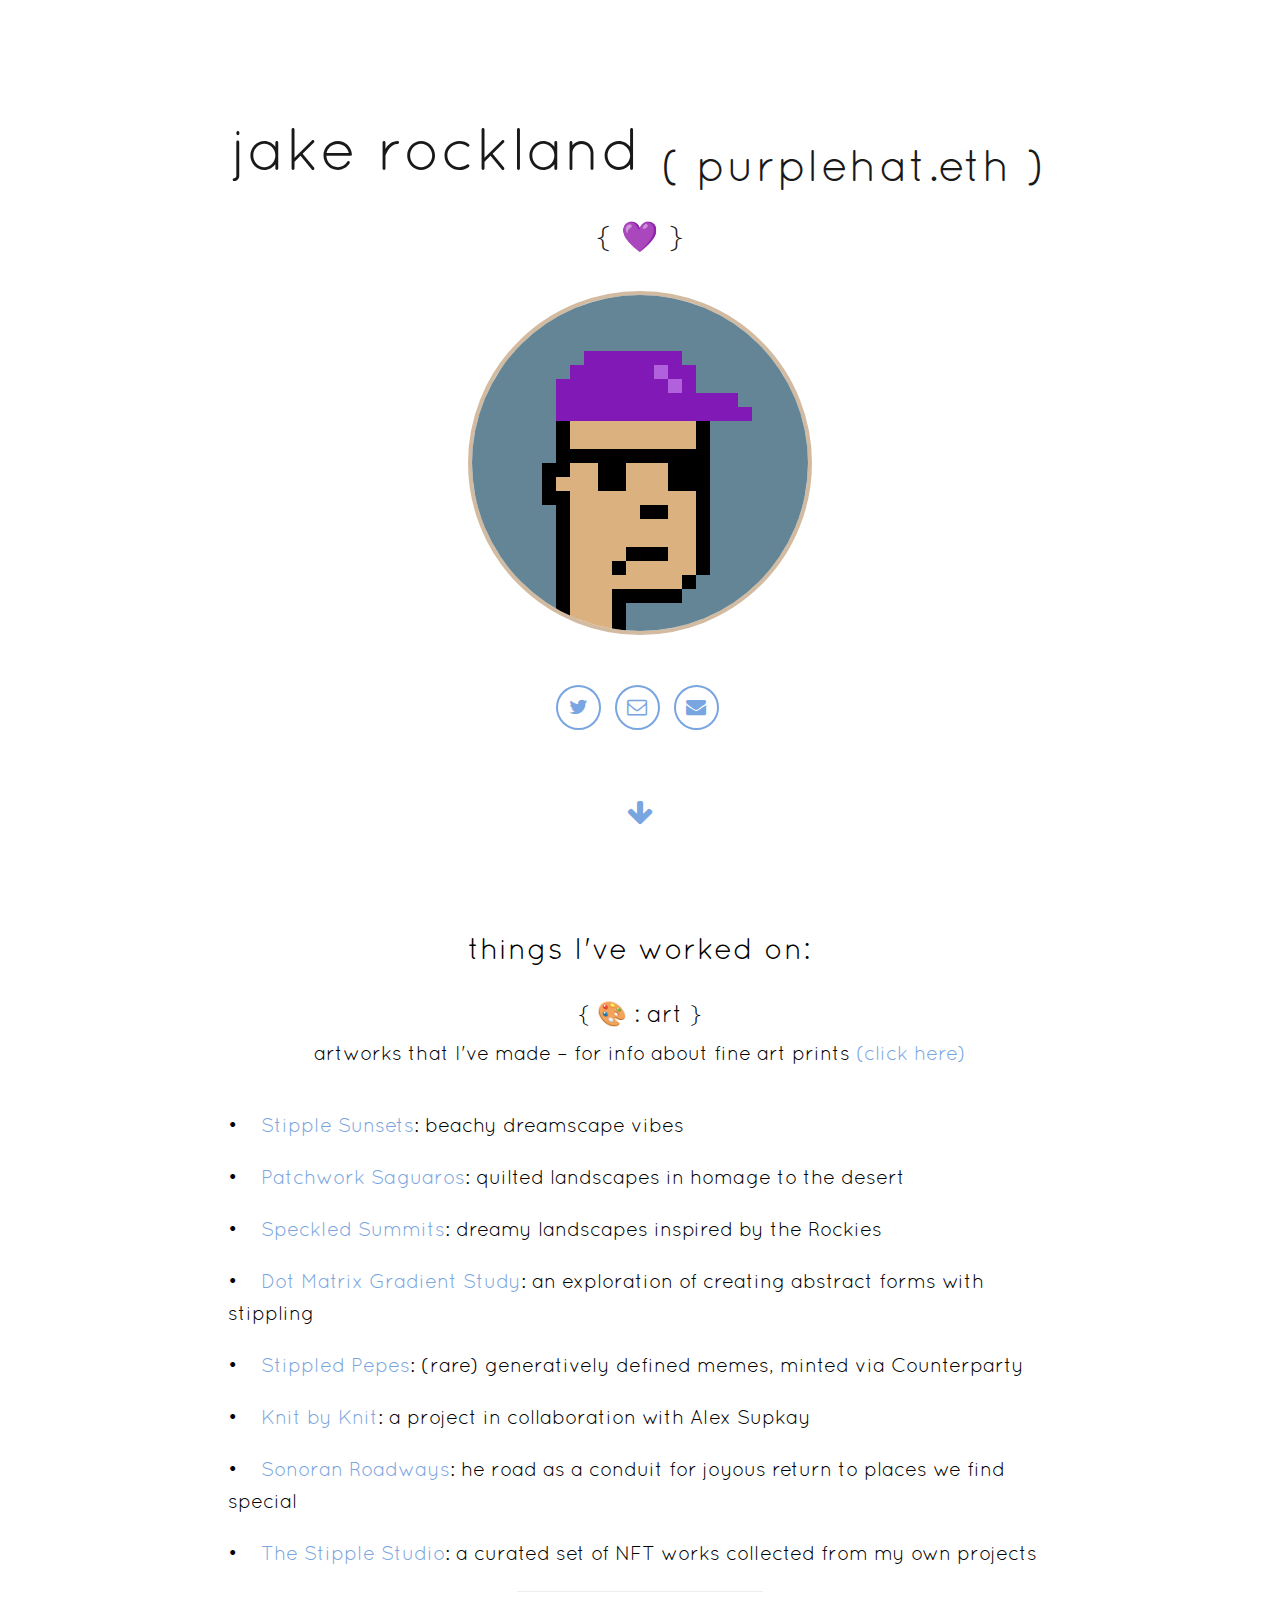
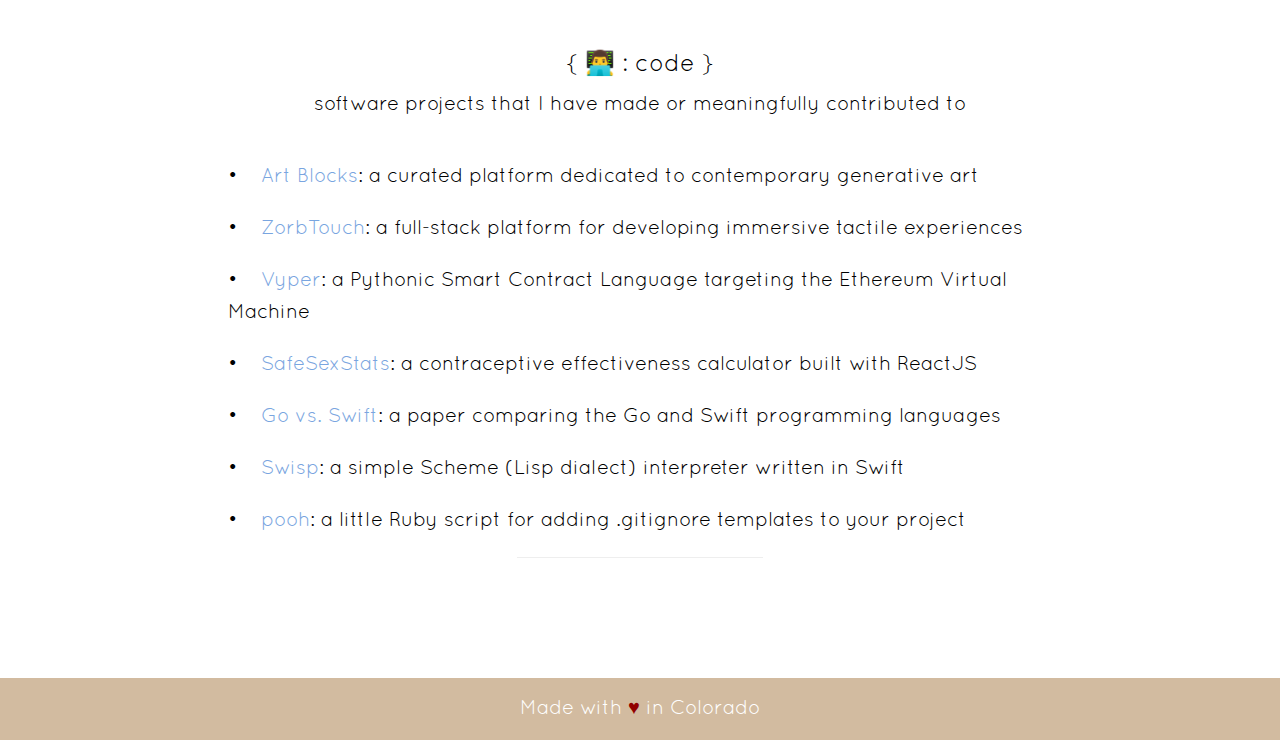
==== commit 20256928: "Update index.html" ====
--- a/index.html
+++ b/index.html
@@ -134,6 +134,8 @@
 
             <p>•&nbsp;&nbsp;&nbsp;&nbsp;<a href="https://deca.art/stipplestudio/knitbyknit" target="_blank">Knit by Knit</a>: a project in collaboration with Alex Supkay</p>
 
+            <p>•&nbsp;&nbsp;&nbsp;&nbsp;<a href="https://www.artblocks.io/project/461" target="_blank">Sonoran Roadways</a>: he road as a conduit for joyous return to places we find special</p>
+            
             <p>•&nbsp;&nbsp;&nbsp;&nbsp;<a href="https://deca.art/stipplestudio/artistsets" target="_blank">The Stipple Studio</a>: a curated set of NFT works collected from my own projects</p>
 
             <hr/>
--- a/css/style.css
+++ b/css/style.css
@@ -245,6 +245,12 @@
     padding-bottom: 100px;
 }
 
+.color-block {
+    display: inline-block;
+    width: 2em;
+    height: 2em;
+}
+
 .btn-circle {
     width: 70px;
     height: 70px;
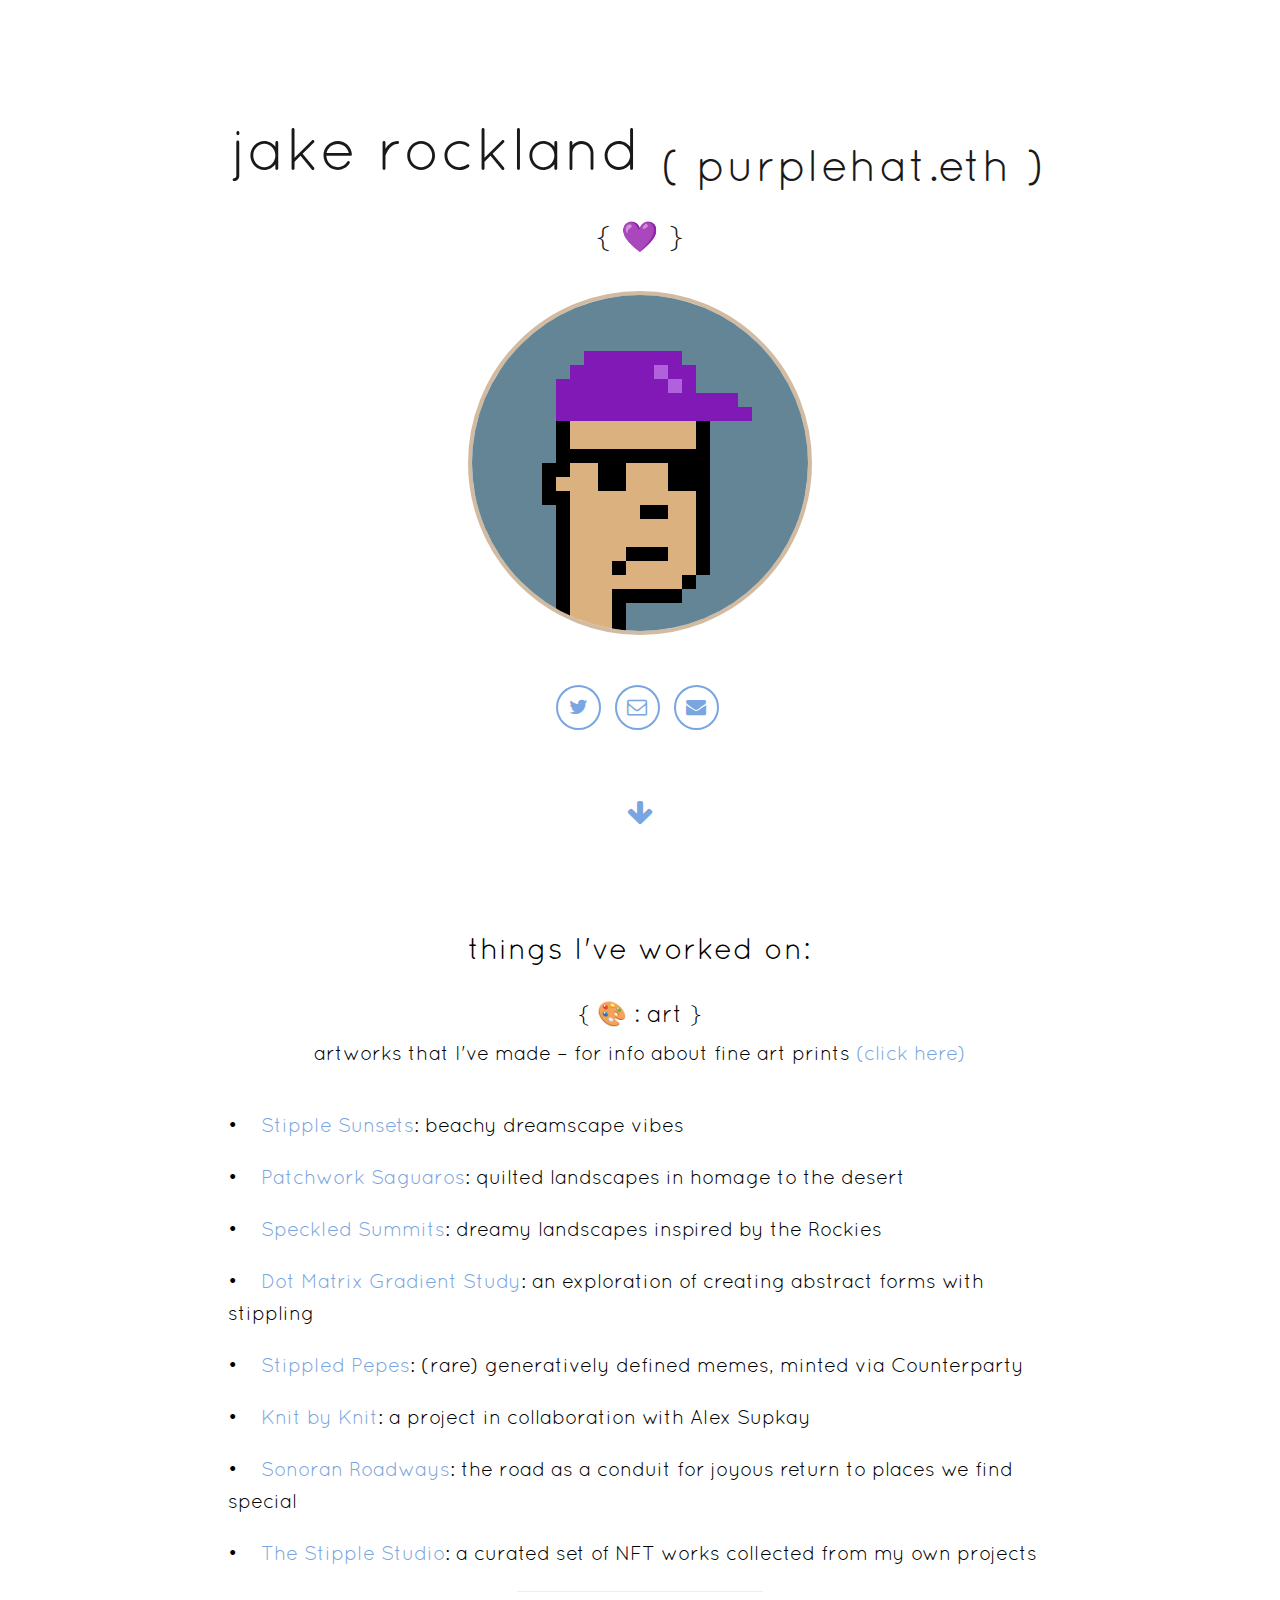
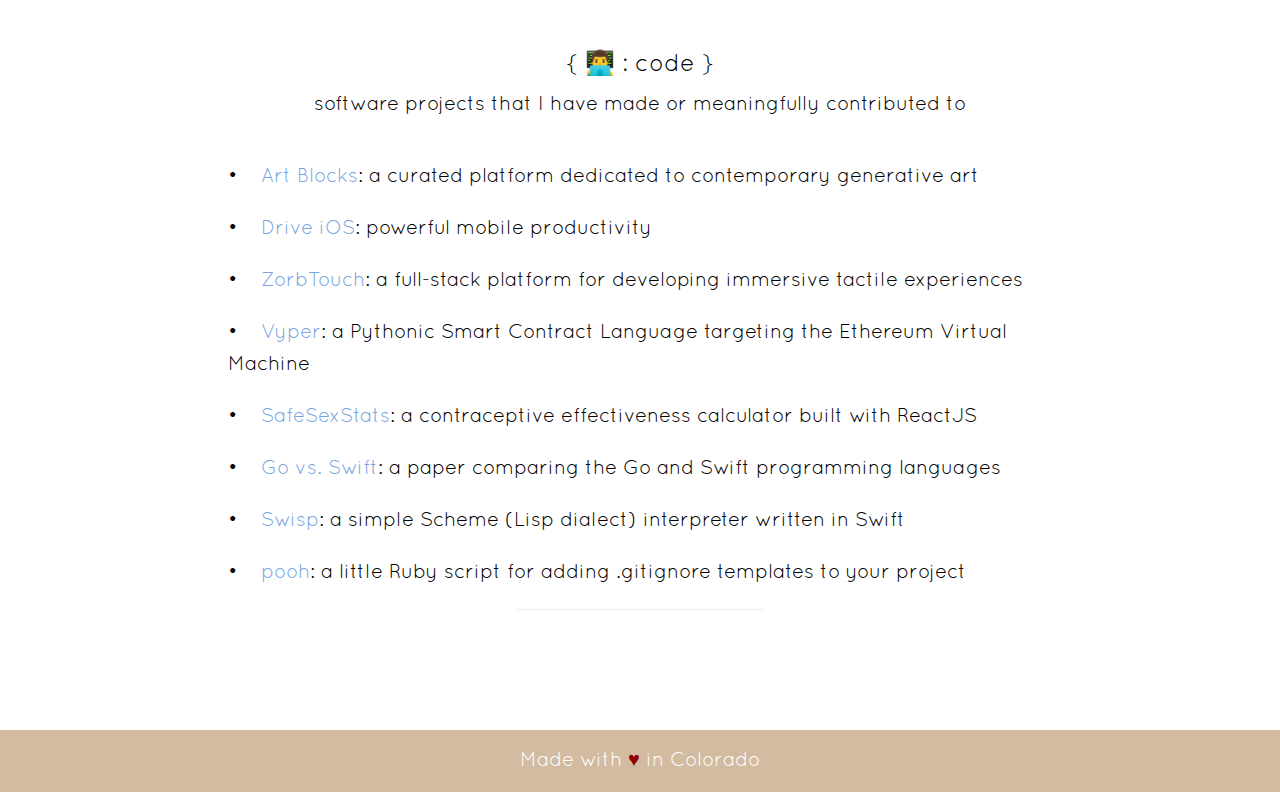
==== commit 2d849ec9: "Update index.html" ====
--- a/index.html
+++ b/index.html
@@ -134,7 +134,7 @@
 
             <p>•&nbsp;&nbsp;&nbsp;&nbsp;<a href="https://deca.art/stipplestudio/knitbyknit" target="_blank">Knit by Knit</a>: a project in collaboration with Alex Supkay</p>
 
-            <p>•&nbsp;&nbsp;&nbsp;&nbsp;<a href="https://www.artblocks.io/project/461" target="_blank">Sonoran Roadways</a>: he road as a conduit for joyous return to places we find special</p>
+            <p>•&nbsp;&nbsp;&nbsp;&nbsp;<a href="https://www.artblocks.io/project/461" target="_blank">Sonoran Roadways</a>: the road as a conduit for joyous return to places we find special</p>
             
             <p>•&nbsp;&nbsp;&nbsp;&nbsp;<a href="https://deca.art/stipplestudio/artistsets" target="_blank">The Stipple Studio</a>: a curated set of NFT works collected from my own projects</p>
 
@@ -149,6 +149,8 @@
 
             <p>•&nbsp;&nbsp;&nbsp;&nbsp;<a href="https://github.com/ArtBlocks" target="_blank">Art Blocks</a>: a curated platform dedicated to contemporary generative art</p>
 
+            <p>•&nbsp;&nbsp;&nbsp;&nbsp;<a href="https://drive.google.com/" target="_blank">Drive iOS</a>: powerful mobile productivity</p>
+            
             <p>•&nbsp;&nbsp;&nbsp;&nbsp;<a href="https://zorbtouch.com" target="_blank">ZorbTouch</a>: a full-stack platform for developing immersive tactile experiences</p>
 
             <p>•&nbsp;&nbsp;&nbsp;&nbsp;<a href="https://github.com/ethereum/vyper" target="_blank">Vyper</a>: a Pythonic Smart Contract Language targeting the Ethereum Virtual Machine</p>
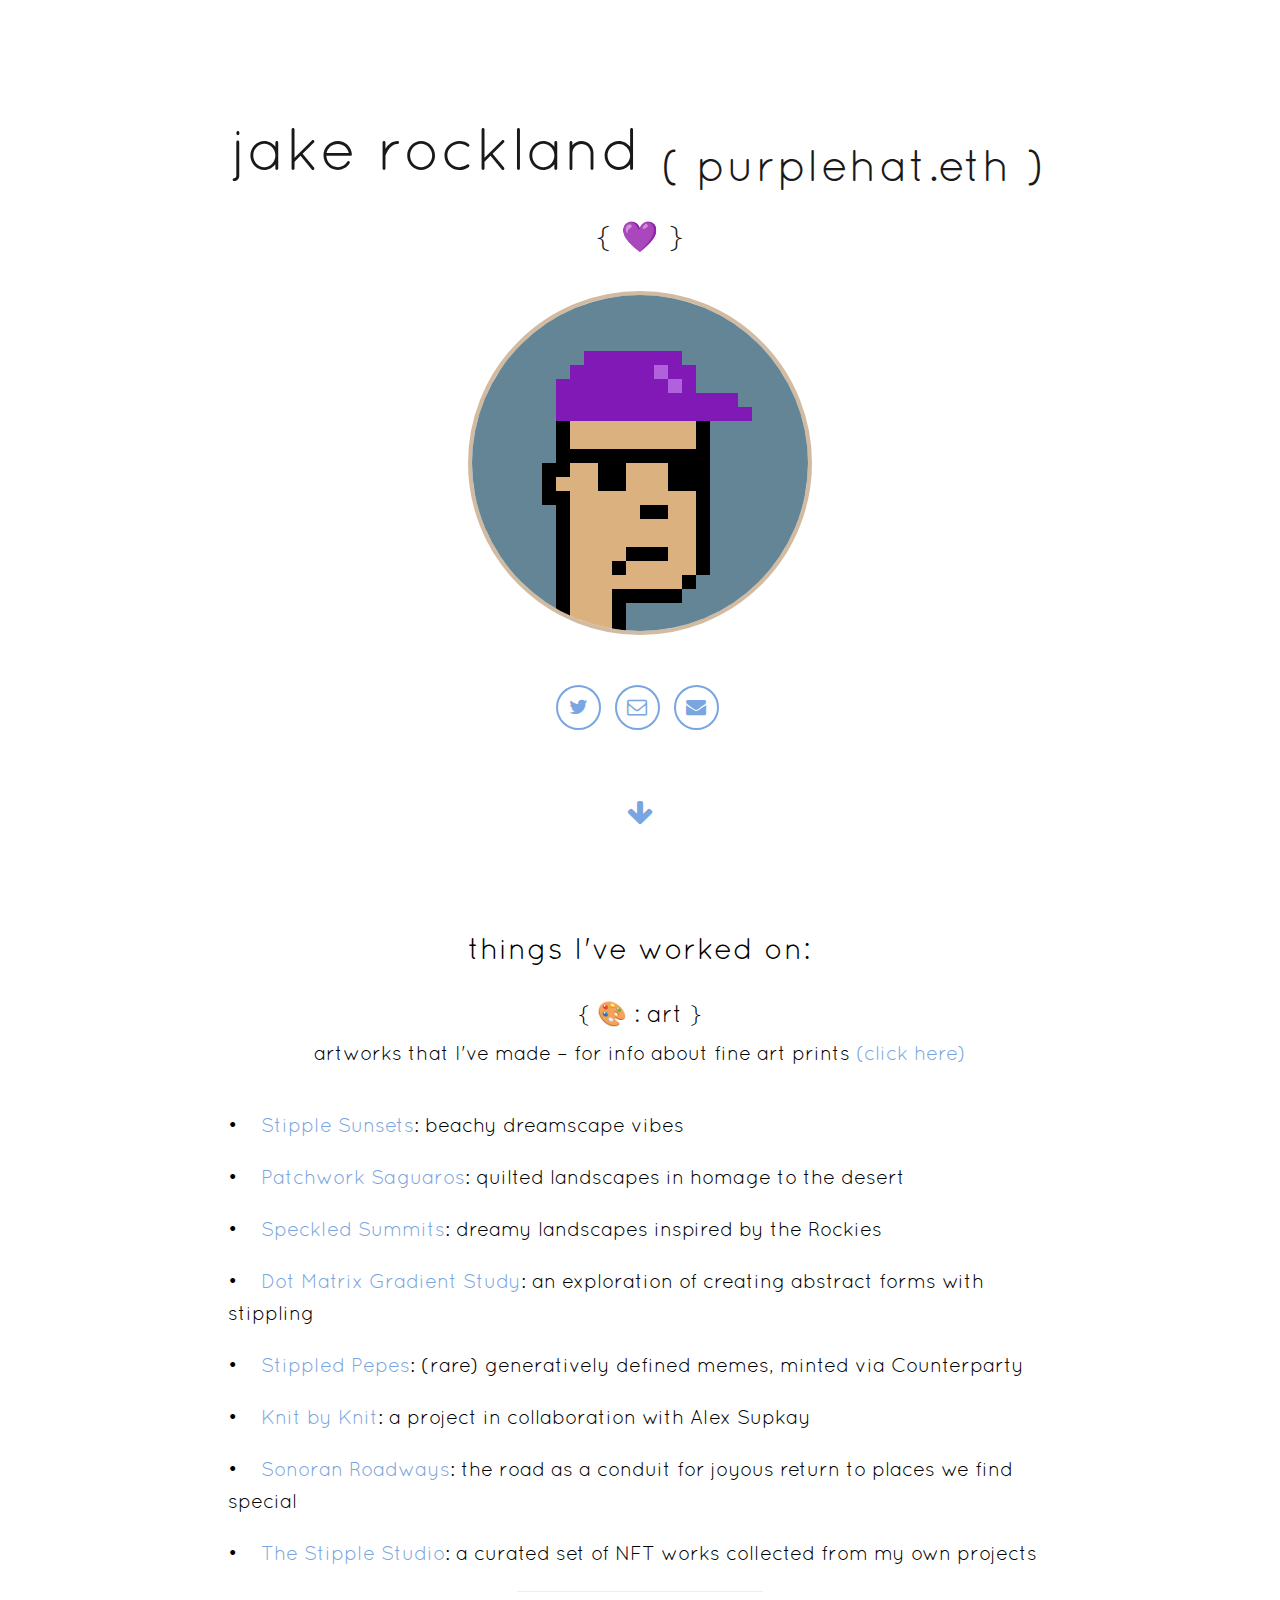
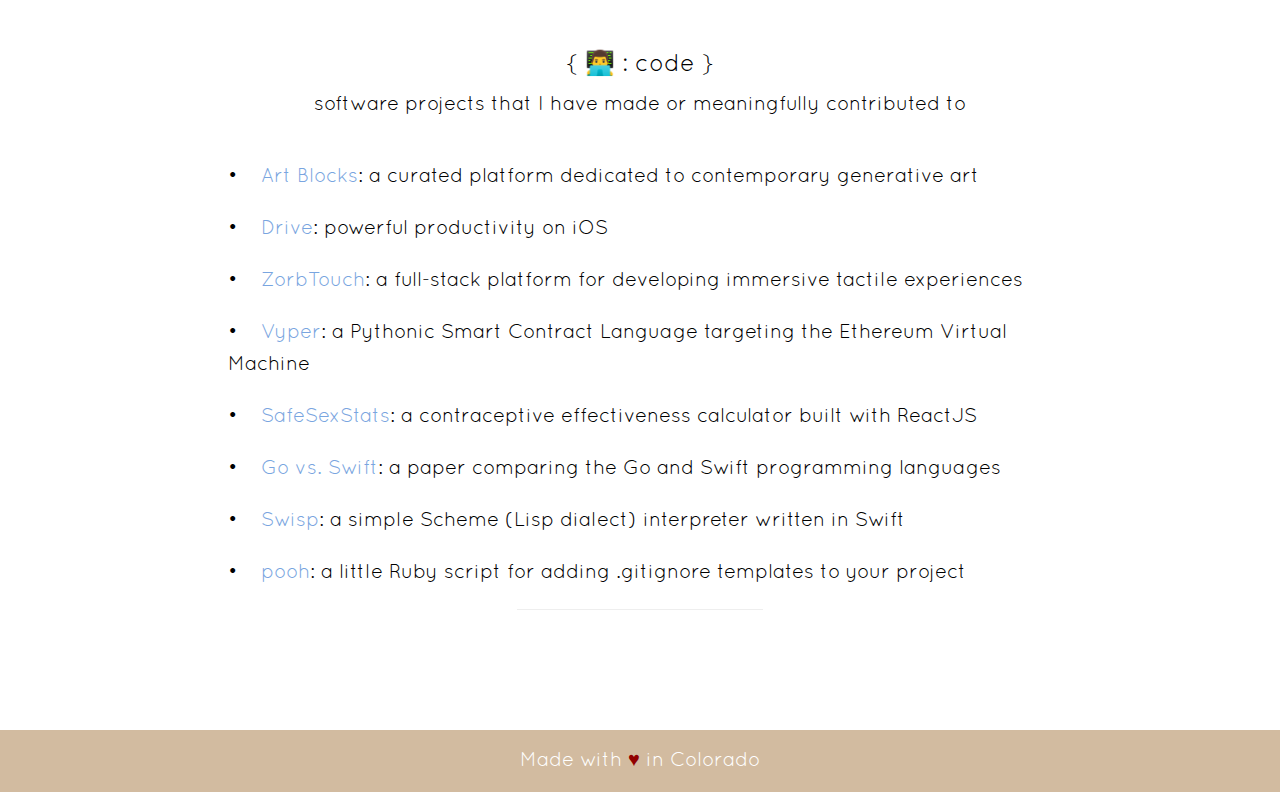
==== commit 3099cdb1: "Update index.html" ====
--- a/index.html
+++ b/index.html
@@ -149,7 +149,7 @@
 
             <p>•&nbsp;&nbsp;&nbsp;&nbsp;<a href="https://github.com/ArtBlocks" target="_blank">Art Blocks</a>: a curated platform dedicated to contemporary generative art</p>
 
-            <p>•&nbsp;&nbsp;&nbsp;&nbsp;<a href="https://drive.google.com/" target="_blank">Drive iOS</a>: powerful mobile productivity</p>
+            <p>•&nbsp;&nbsp;&nbsp;&nbsp;<a href="https://drive.google.com/" target="_blank">Drive</a>: powerful productivity on iOS</p>
             
             <p>•&nbsp;&nbsp;&nbsp;&nbsp;<a href="https://zorbtouch.com" target="_blank">ZorbTouch</a>: a full-stack platform for developing immersive tactile experiences</p>
 
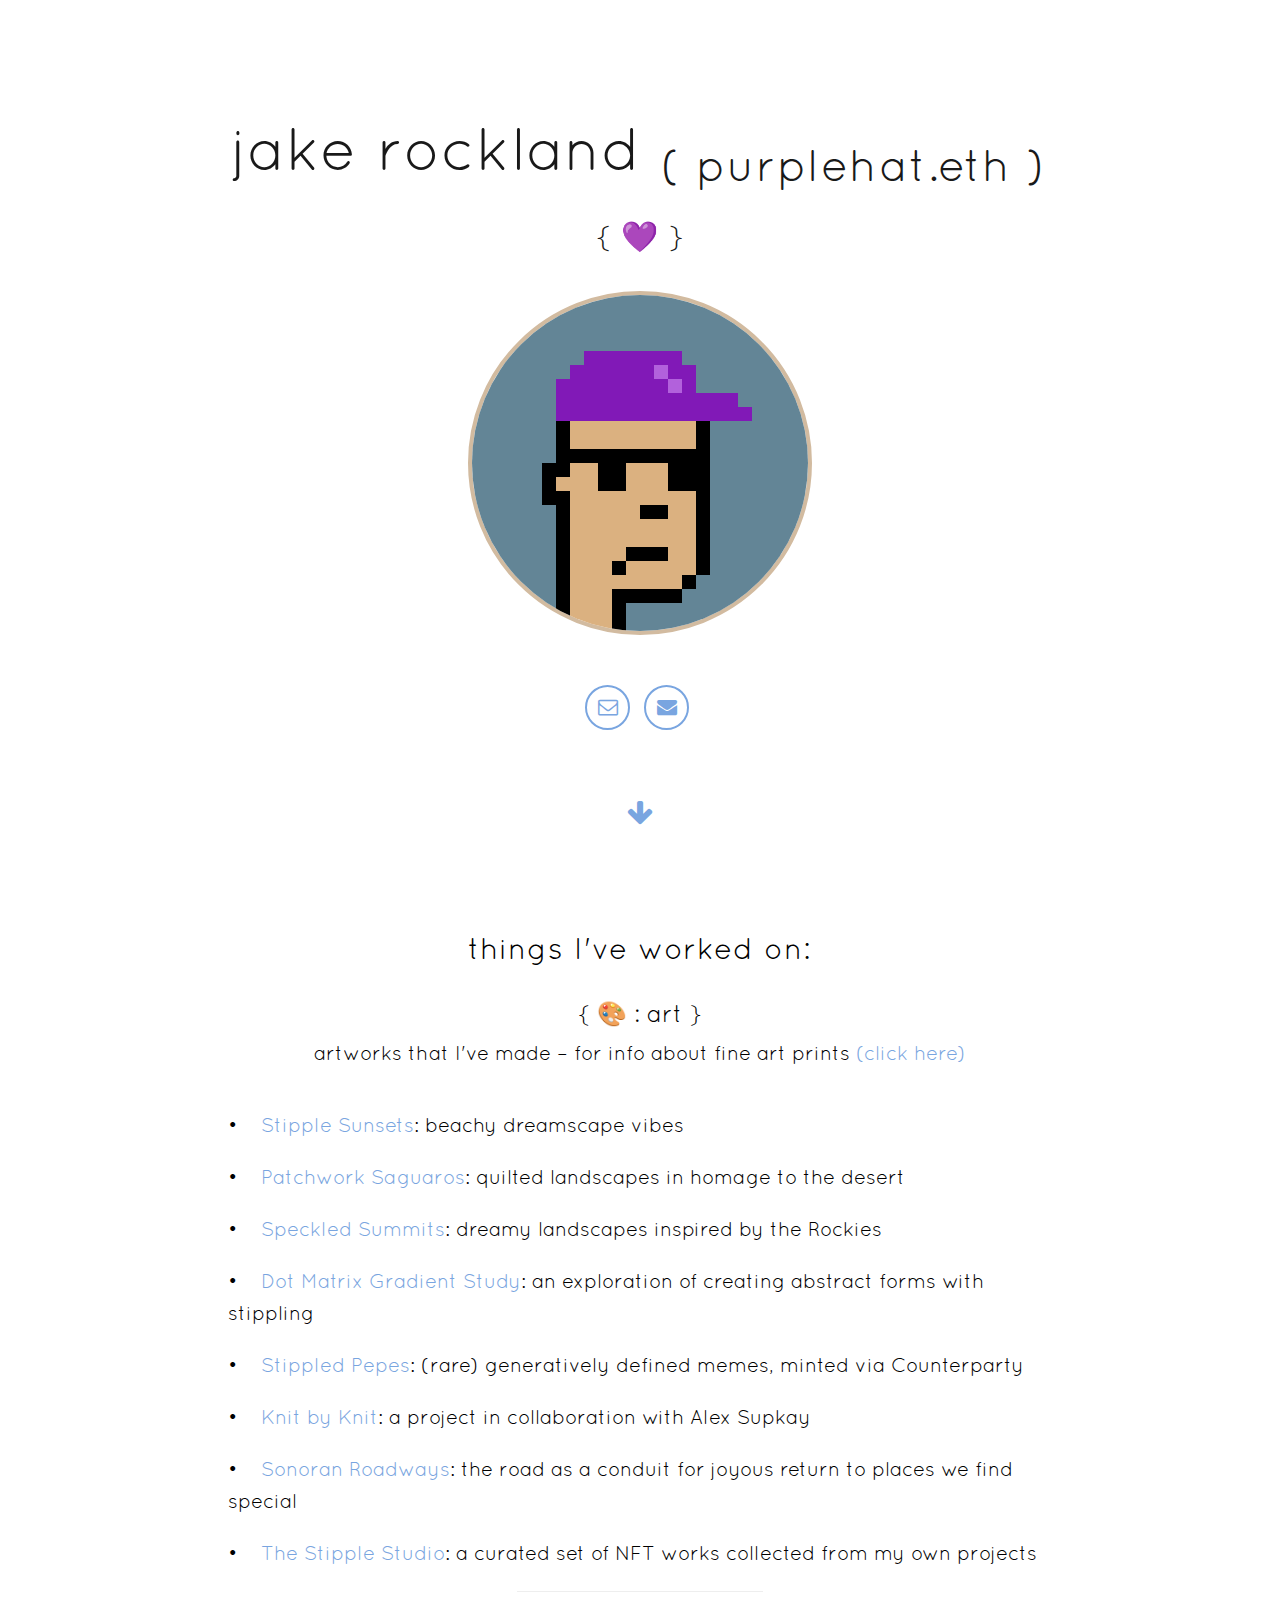
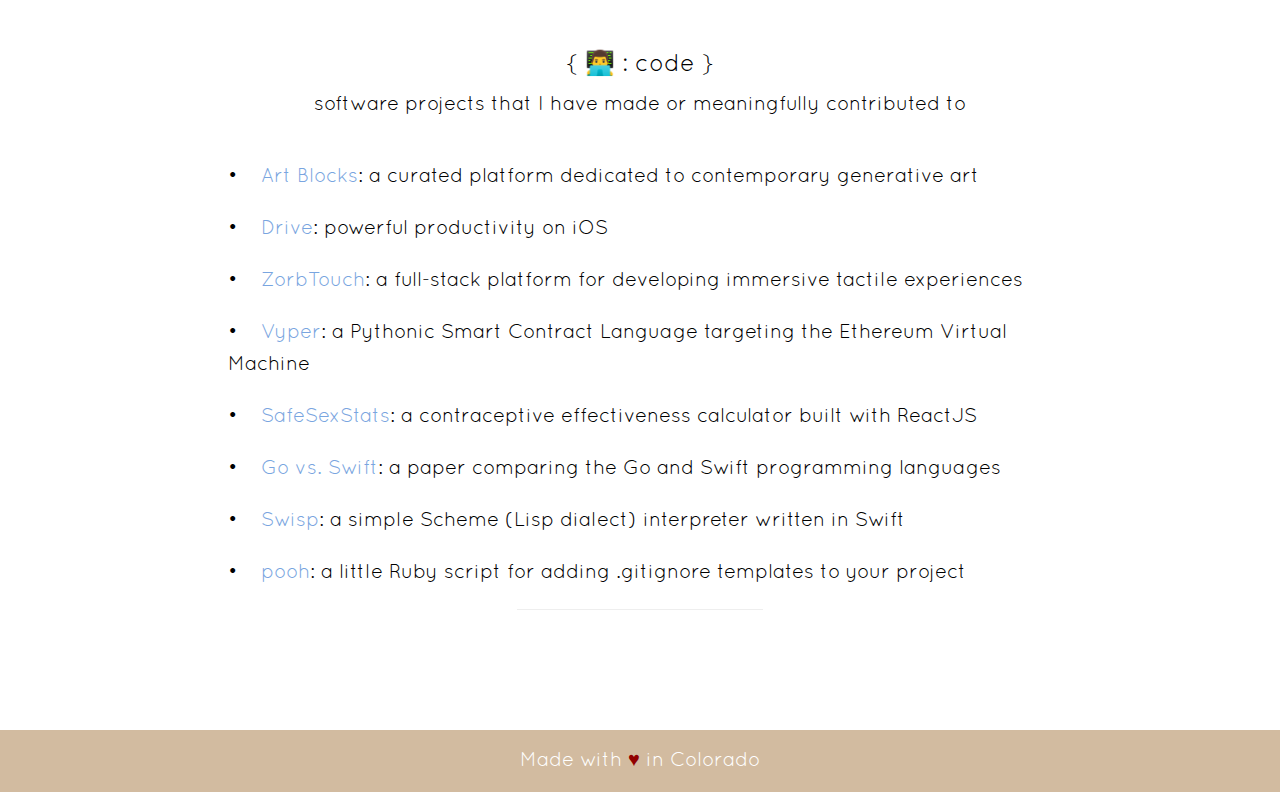
==== commit 55c562b3: "Update index.html" ====
--- a/index.html
+++ b/index.html
@@ -90,9 +90,6 @@
                 <!-- Main Page Body -->
                 <div class="me">
                     <ul class="list-inline social-buttons social-buttons-jake">
-                        <li>
-                            <a data-toggle="tooltip" data-placement="top" title="mostly retweets" href="https://www.twitter.com/purphat"><i class="fa fa-twitter"></i></a>
-                        </li>
                         <li>
                             <a data-toggle="tooltip" data-placement="bottom" title="mailto:me { art }" href="mailto:jake@stipplestudio.art" target="_blank"><i class="fa fa-envelope-o"></i></a>
                         </li>
